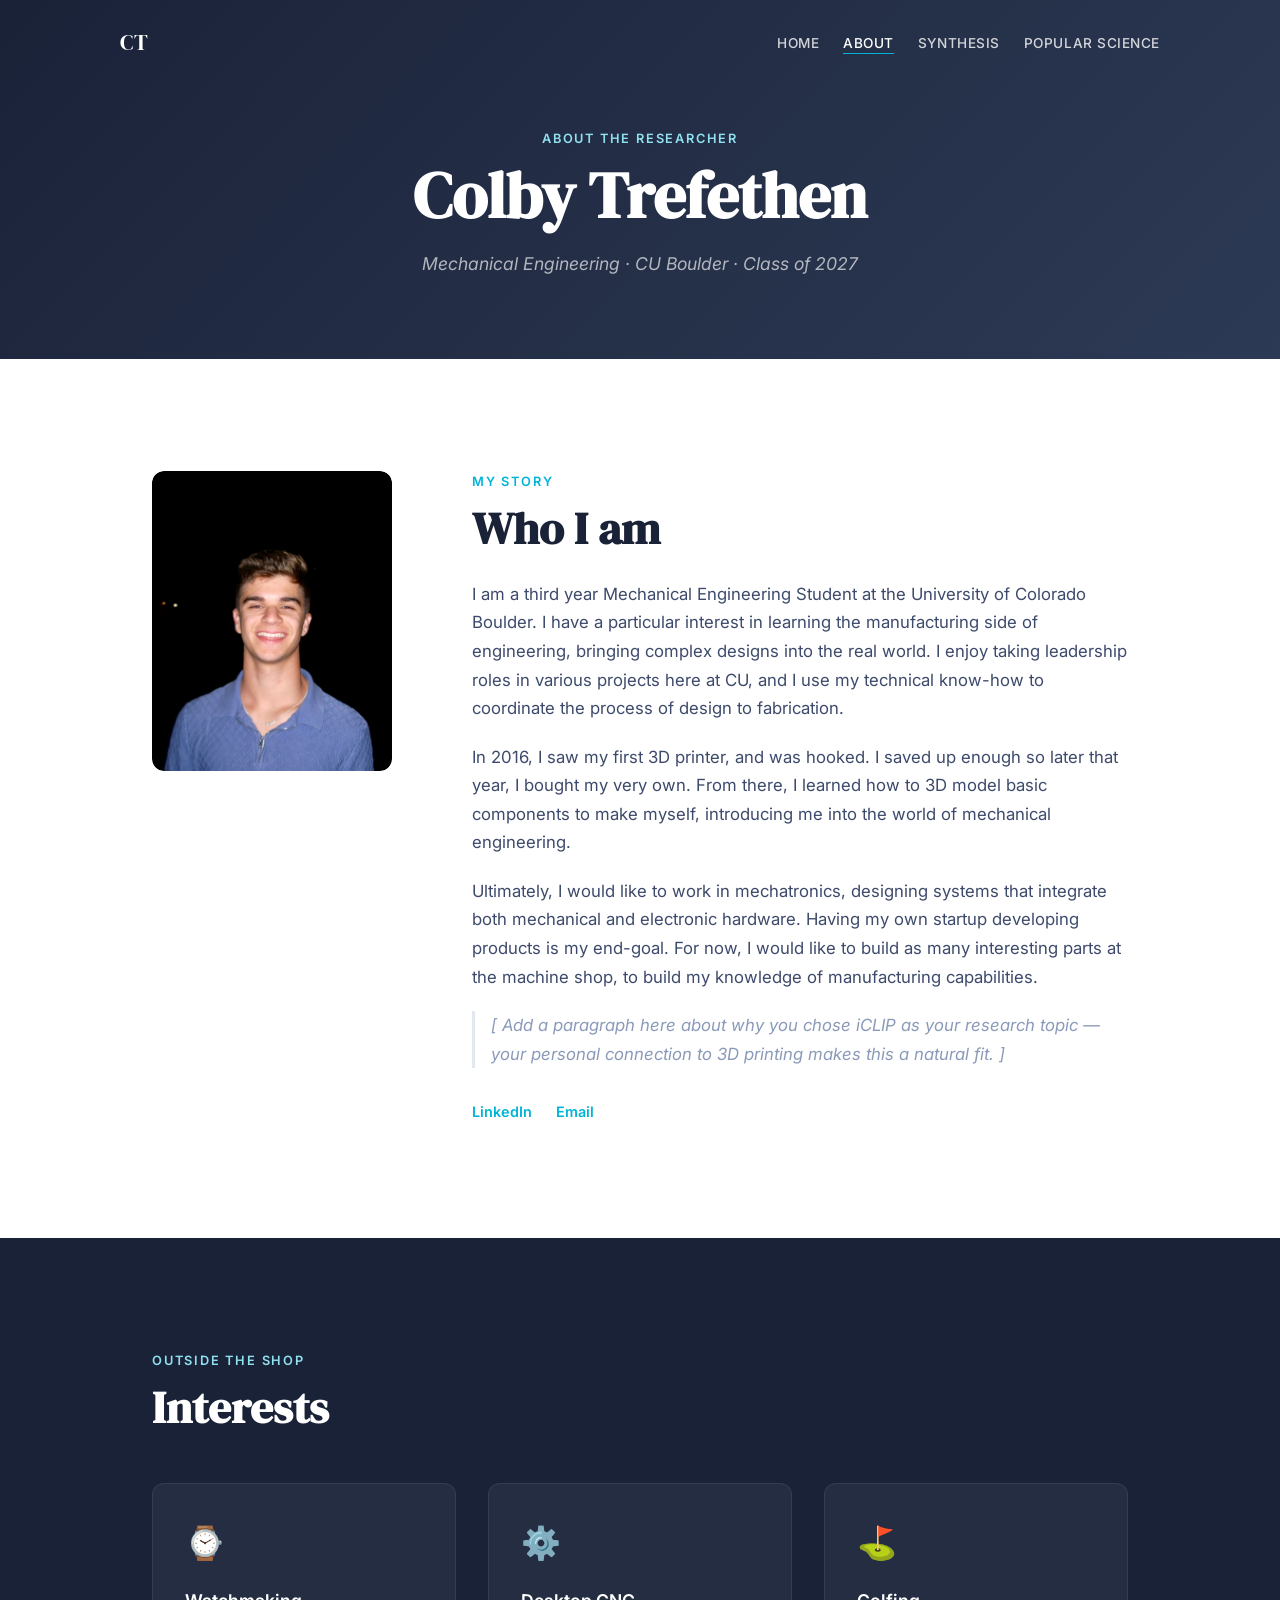
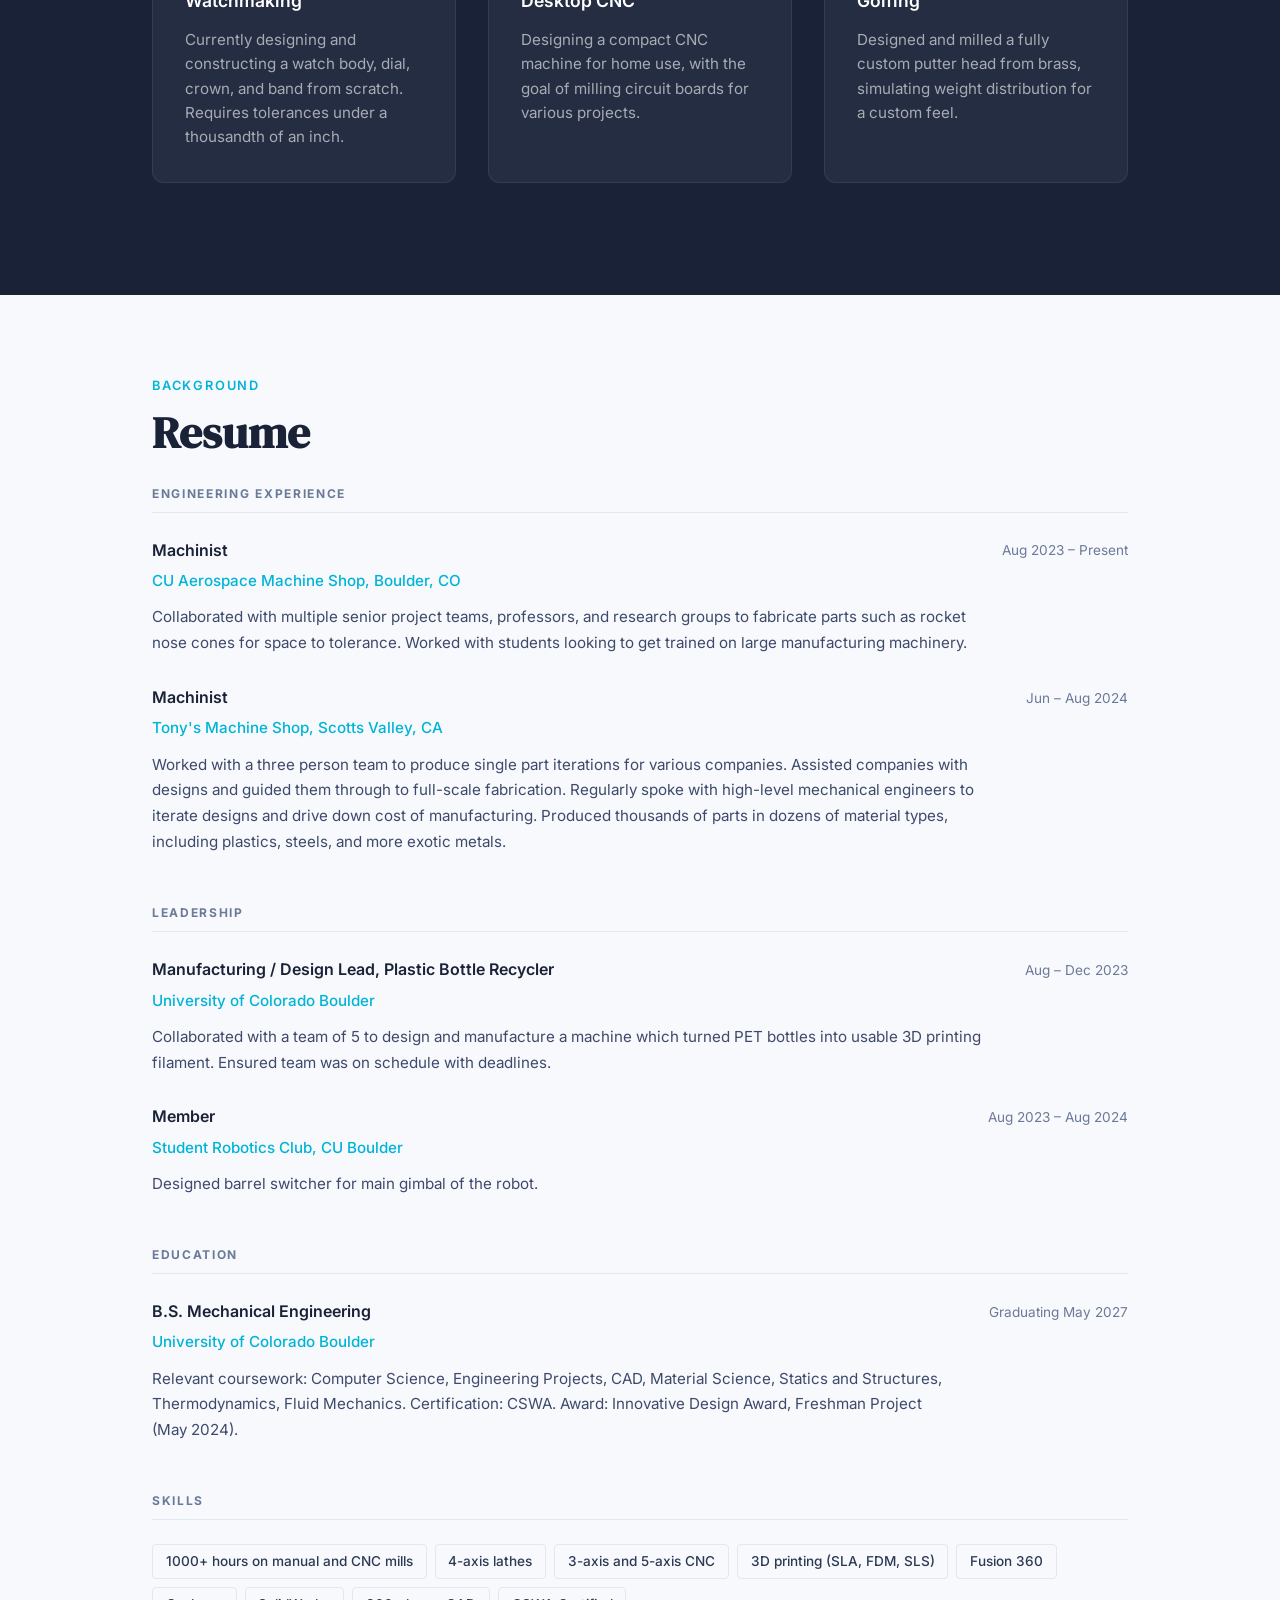
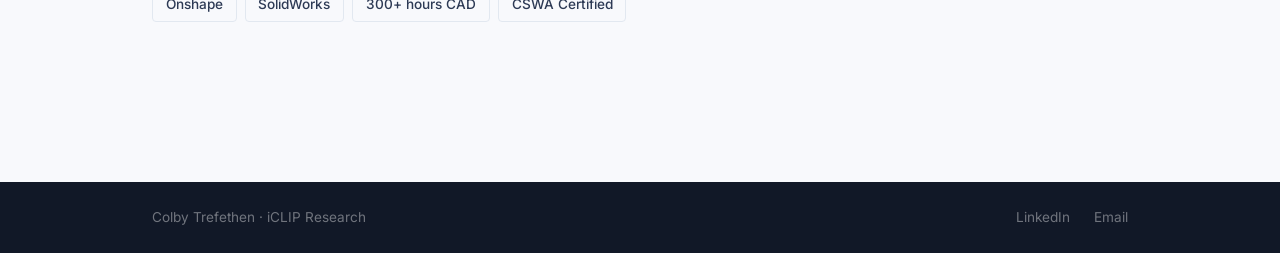
==== about.html @ f6436594 "Split into 4 pages: Home, About, Synthesis, Popular Science" ====
<!DOCTYPE html>
<html lang="en">
<head>
  <meta charset="UTF-8" />
  <meta name="viewport" content="width=device-width, initial-scale=1.0" />
  <title>About — Colby Trefethen</title>
  <link rel="preconnect" href="https://fonts.googleapis.com" />
  <link href="https://fonts.googleapis.com/css2?family=Inter:wght@300;400;500;600&family=DM+Serif+Display&display=swap" rel="stylesheet" />
  <link rel="stylesheet" href="style.css" />
</head>
<body>

  <nav id="nav" class="scrolled">
    <div class="nav-inner">
      <a class="nav-logo" href="index.html">CT</a>
      <ul class="nav-links">
        <li><a href="index.html">Home</a></li>
        <li><a href="about.html" class="active">About</a></li>
        <li><a href="synthesis.html">Synthesis</a></li>
        <li><a href="popular-science.html">Popular Science</a></li>
      </ul>
    </div>
  </nav>

  <div class="page-hero">
    <p class="section-label light">About the Researcher</p>
    <h1 class="page-hero-title">Colby Trefethen</h1>
    <p class="page-hero-sub">Mechanical Engineering · CU Boulder · Class of 2027</p>
  </div>

  <section id="about">
    <div class="container">
      <div class="about-grid">

        <div class="about-photo-col">
          <img src="images/colby.jpg" alt="Colby Trefethen" class="about-photo" />
        </div>

        <div class="about-text-col">
          <p class="section-label">My Story</p>
          <h2 class="section-heading">Who I am</h2>

          <p class="about-body">
            I am a third year Mechanical Engineering Student at the University of Colorado Boulder. I have a particular interest in learning the manufacturing side of engineering, bringing complex designs into the real world. I enjoy taking leadership roles in various projects here at CU, and I use my technical know-how to coordinate the process of design to fabrication.
          </p>

          <p class="about-body">
            In 2016, I saw my first 3D printer, and was hooked. I saved up enough so later that year, I bought my very own. From there, I learned how to 3D model basic components to make myself, introducing me into the world of mechanical engineering.
          </p>

          <p class="about-body">
            Ultimately, I would like to work in mechatronics, designing systems that integrate both mechanical and electronic hardware. Having my own startup developing products is my end-goal. For now, I would like to build as many interesting parts at the machine shop, to build my knowledge of manufacturing capabilities.
          </p>

          <p class="about-body about-placeholder">
            <em>[ Add a paragraph here about why you chose iCLIP as your research topic — your personal connection to 3D printing makes this a natural fit. ]</em>
          </p>

          <div class="about-links">
            <a href="https://www.linkedin.com/in/colbytrefethen/" class="text-link" target="_blank" rel="noopener">LinkedIn</a>
            <a href="mailto:colby@trefethen.us" class="text-link">Email</a>
          </div>
        </div>

      </div>
    </div>
  </section>

  <section id="interests">
    <div class="container">
      <p class="section-label">Outside the shop</p>
      <h2 class="section-heading">Interests</h2>
      <div class="interests-grid">
        <div class="interest-card">
          <div class="interest-icon">⌚</div>
          <h3 class="interest-title">Watchmaking</h3>
          <p class="interest-desc">Currently designing and constructing a watch body, dial, crown, and band from scratch. Requires tolerances under a thousandth of an inch.</p>
        </div>
        <div class="interest-card">
          <div class="interest-icon">⚙️</div>
          <h3 class="interest-title">Desktop CNC</h3>
          <p class="interest-desc">Designing a compact CNC machine for home use, with the goal of milling circuit boards for various projects.</p>
        </div>
        <div class="interest-card">
          <div class="interest-icon">⛳</div>
          <h3 class="interest-title">Golfing</h3>
          <p class="interest-desc">Designed and milled a fully custom putter head from brass, simulating weight distribution for a custom feel.</p>
        </div>
      </div>
    </div>
  </section>

  <section id="resume">
    <div class="container">
      <p class="section-label">Background</p>
      <h2 class="section-heading">Resume</h2>

      <div class="resume-section">
        <p class="resume-section-title">Engineering Experience</p>
        <div class="resume-item">
          <div class="resume-item-title">Machinist</div>
          <div class="resume-item-date">Aug 2023 – Present</div>
          <div class="resume-item-org">CU Aerospace Machine Shop, Boulder, CO</div>
          <div class="resume-item-desc">Collaborated with multiple senior project teams, professors, and research groups to fabricate parts such as rocket nose cones for space to tolerance. Worked with students looking to get trained on large manufacturing machinery.</div>
        </div>
        <div class="resume-item">
          <div class="resume-item-title">Machinist</div>
          <div class="resume-item-date">Jun – Aug 2024</div>
          <div class="resume-item-org">Tony's Machine Shop, Scotts Valley, CA</div>
          <div class="resume-item-desc">Worked with a three person team to produce single part iterations for various companies. Assisted companies with designs and guided them through to full-scale fabrication. Regularly spoke with high-level mechanical engineers to iterate designs and drive down cost of manufacturing. Produced thousands of parts in dozens of material types, including plastics, steels, and more exotic metals.</div>
        </div>
      </div>

      <div class="resume-section">
        <p class="resume-section-title">Leadership</p>
        <div class="resume-item">
          <div class="resume-item-title">Manufacturing / Design Lead, Plastic Bottle Recycler</div>
          <div class="resume-item-date">Aug – Dec 2023</div>
          <div class="resume-item-org">University of Colorado Boulder</div>
          <div class="resume-item-desc">Collaborated with a team of 5 to design and manufacture a machine which turned PET bottles into usable 3D printing filament. Ensured team was on schedule with deadlines.</div>
        </div>
        <div class="resume-item">
          <div class="resume-item-title">Member</div>
          <div class="resume-item-date">Aug 2023 – Aug 2024</div>
          <div class="resume-item-org">Student Robotics Club, CU Boulder</div>
          <div class="resume-item-desc">Designed barrel switcher for main gimbal of the robot.</div>
        </div>
      </div>

      <div class="resume-section">
        <p class="resume-section-title">Education</p>
        <div class="resume-item">
          <div class="resume-item-title">B.S. Mechanical Engineering</div>
          <div class="resume-item-date">Graduating May 2027</div>
          <div class="resume-item-org">University of Colorado Boulder</div>
          <div class="resume-item-desc">Relevant coursework: Computer Science, Engineering Projects, CAD, Material Science, Statics and Structures, Thermodynamics, Fluid Mechanics. Certification: CSWA. Award: Innovative Design Award, Freshman Project (May 2024).</div>
        </div>
      </div>

      <div class="resume-section">
        <p class="resume-section-title">Skills</p>
        <div class="skills-grid">
          <span class="skill-tag">1000+ hours on manual and CNC mills</span>
          <span class="skill-tag">4-axis lathes</span>
          <span class="skill-tag">3-axis and 5-axis CNC</span>
          <span class="skill-tag">3D printing (SLA, FDM, SLS)</span>
          <span class="skill-tag">Fusion 360</span>
          <span class="skill-tag">Onshape</span>
          <span class="skill-tag">SolidWorks</span>
          <span class="skill-tag">300+ hours CAD</span>
          <span class="skill-tag">CSWA Certified</span>
        </div>
      </div>
    </div>
  </section>

  <footer>
    <div class="container footer-inner">
      <span>Colby Trefethen · iCLIP Research</span>
      <div class="footer-links">
        <a href="https://www.linkedin.com/in/colbytrefethen/" target="_blank" rel="noopener">LinkedIn</a>
        <a href="mailto:colby@trefethen.us">Email</a>
      </div>
    </div>
  </footer>

  <script>
    const nav = document.getElementById('nav');
    window.addEventListener('scroll', () => {
      nav.classList.toggle('scrolled', window.scrollY > 60);
    });
  </script>
</body>
</html>
---- style.css ----
/* =============================================
   BASE
   ============================================= */
*, *::before, *::after { box-sizing: border-box; margin: 0; padding: 0; }

:root {
  --navy:   #1a2238;
  --slate:  #2d3a55;
  --teal:   #00b4d8;
  --teal-light: #90e0ef;
  --white:  #ffffff;
  --off-white: #f8f9fc;
  --text:   #1a2238;
  --muted:  #6b7a99;
  --border: #e2e8f0;
}

html { scroll-behavior: smooth; }

body {
  font-family: 'Inter', sans-serif;
  font-size: 16px;
  line-height: 1.7;
  color: var(--text);
  background: var(--white);
}

a { color: inherit; text-decoration: none; }
img { max-width: 100%; display: block; }

.container {
  max-width: 1040px;
  margin: 0 auto;
  padding: 0 2rem;
}

/* =============================================
   NAV
   ============================================= */
#nav {
  position: fixed;
  top: 0; left: 0; right: 0;
  z-index: 100;
  padding: 1.5rem 2rem;
  transition: background 0.3s, padding 0.3s, box-shadow 0.3s;
}

#nav.scrolled {
  background: var(--navy);
  padding: 1rem 2rem;
  box-shadow: 0 2px 20px rgba(0,0,0,0.2);
}

.nav-inner {
  max-width: 1040px;
  margin: 0 auto;
  display: flex;
  align-items: center;
  justify-content: space-between;
}

.nav-logo {
  font-family: 'DM Serif Display', serif;
  font-size: 1.4rem;
  color: var(--white);
  letter-spacing: 0.05em;
}

.nav-links {
  list-style: none;
  display: flex;
  gap: 1.5rem;
}

.nav-links a {
  color: rgba(255,255,255,0.8);
  font-size: 0.85rem;
  font-weight: 500;
  letter-spacing: 0.04em;
  text-transform: uppercase;
  transition: color 0.2s;
}

.nav-links a:hover { color: var(--white); }

/* =============================================
   HERO
   ============================================= */
#hero {
  min-height: 100vh;
  background-image: url('images/hero-bg.jpg');
  background-size: cover;
  background-position: center;
  background-color: var(--navy);
  display: flex;
  align-items: center;
  justify-content: center;
  text-align: center;
  padding: 6rem 2rem 4rem;
  position: relative;
}

.hero-overlay {
  position: absolute;
  inset: 0;
  background: rgba(20, 28, 48, 0.65);
}

.hero-content {
  position: relative;
  z-index: 1;
  display: flex;
  flex-direction: column;
  align-items: center;
  max-width: 700px;
}

.hero-eyebrow {
  font-size: 0.9rem;
  font-weight: 400;
  color: var(--teal-light);
  letter-spacing: 0.12em;
  text-transform: uppercase;
  margin-bottom: 0.75rem;
}

.hero-name {
  font-family: 'DM Serif Display', serif;
  font-size: clamp(3rem, 8vw, 5.5rem);
  color: var(--white);
  line-height: 1.1;
  margin-bottom: 1.25rem;
}

.hero-tagline {
  font-size: 1.1rem;
  color: rgba(255,255,255,0.75);
  margin-bottom: 0.75rem;
}

.hero-research-tag {
  font-size: 0.9rem;
  color: var(--teal-light);
  letter-spacing: 0.06em;
  margin-bottom: 2rem;
  opacity: 0.85;
}

.hero-cta {
  display: flex;
  gap: 1rem;
  flex-wrap: wrap;
  justify-content: center;
}

.hero-scroll-hint {
  position: absolute;
  bottom: 2rem;
  color: rgba(255,255,255,0.35);
  font-size: 1.5rem;
  z-index: 1;
  animation: bounce 2s infinite;
}

@keyframes bounce {
  0%, 100% { transform: translateY(0); }
  50% { transform: translateY(6px); }
}

/* =============================================
   BUTTONS
   ============================================= */
.btn {
  display: inline-block;
  padding: 0.75rem 2rem;
  border-radius: 6px;
  font-size: 0.9rem;
  font-weight: 600;
  letter-spacing: 0.03em;
  transition: transform 0.15s, box-shadow 0.15s, opacity 0.15s;
  cursor: pointer;
}

.btn:hover { transform: translateY(-2px); box-shadow: 0 6px 20px rgba(0,0,0,0.2); }

.btn-primary { background: var(--teal); color: var(--navy); }
.btn-ghost { border: 1.5px solid rgba(255,255,255,0.4); color: var(--white); }
.btn-ghost:hover { border-color: var(--white); }
.btn-white { background: var(--white); color: var(--navy); font-weight: 600; }
.btn-outline { border: 1.5px solid var(--teal); color: var(--teal); background: transparent; }

/* =============================================
   SECTION LABELS & HEADINGS
   ============================================= */
.section-label {
  font-size: 0.8rem;
  font-weight: 600;
  letter-spacing: 0.14em;
  text-transform: uppercase;
  color: var(--teal);
  margin-bottom: 0.6rem;
}

.section-label.light { color: var(--teal-light); }

.section-heading {
  font-family: 'DM Serif Display', serif;
  font-size: clamp(2rem, 4vw, 2.8rem);
  line-height: 1.2;
  color: var(--navy);
  margin-bottom: 1.5rem;
}

.section-heading.light { color: var(--white); }

/* =============================================
   RESEARCH SECTION
   ============================================= */
#research {
  padding: 7rem 0;
  background: var(--off-white);
}

.research-intro {
  color: #3d4a6b;
  font-size: 1.05rem;
  line-height: 1.8;
  max-width: 780px;
  margin-bottom: 1.5rem;
}

.research-cards {
  display: grid;
  grid-template-columns: repeat(3, 1fr);
  gap: 2rem;
  margin-top: 3.5rem;
}

.research-card {
  background: var(--white);
  border: 1px solid var(--border);
  border-top: 3px solid var(--teal);
  border-radius: 8px;
  padding: 2rem;
}

.research-card-num {
  font-size: 0.75rem;
  font-weight: 700;
  letter-spacing: 0.14em;
  color: var(--teal);
  margin-bottom: 0.75rem;
}

.research-card h3 {
  font-size: 1.05rem;
  font-weight: 600;
  color: var(--navy);
  margin-bottom: 0.75rem;
}

.research-card p {
  font-size: 0.95rem;
  color: var(--muted);
  line-height: 1.6;
}

/* =============================================
   ABOUT
   ============================================= */
#about {
  padding: 7rem 0;
  background: var(--white);
}

.about-grid {
  display: grid;
  grid-template-columns: 240px 1fr;
  gap: 5rem;
  align-items: start;
}

.about-photo-col {
  width: 240px;
  max-width: 240px;
  flex-shrink: 0;
  overflow: hidden;
  border-radius: 12px;
}

.about-photo {
  width: 100%;
  height: 300px;
  object-fit: cover;
  border-radius: 12px;
}

.about-body {
  color: #3d4a6b;
  margin-bottom: 1.25rem;
  font-size: 1.05rem;
}

.about-placeholder {
  color: #8a9ab8 !important;
  border-left: 3px solid var(--border);
  padding-left: 1rem;
  font-style: italic;
}

.about-links {
  display: flex;
  gap: 1.5rem;
  margin-top: 2rem;
}

.text-link {
  font-size: 0.9rem;
  font-weight: 600;
  color: var(--teal);
  border-bottom: 1.5px solid transparent;
  transition: border-color 0.2s;
}

.text-link:hover { border-color: var(--teal); }

/* =============================================
   INTERESTS
   ============================================= */
#interests {
  padding: 7rem 0;
  background: var(--navy);
}

#interests .section-label { color: var(--teal-light); }
#interests .section-heading { color: var(--white); margin-bottom: 3rem; }

.interests-grid {
  display: grid;
  grid-template-columns: repeat(3, 1fr);
  gap: 2rem;
}

.interest-card {
  background: rgba(255,255,255,0.05);
  border: 1px solid rgba(255,255,255,0.08);
  border-radius: 12px;
  padding: 2rem;
}

.interest-icon { font-size: 2rem; margin-bottom: 1rem; }

.interest-title {
  font-size: 1.1rem;
  font-weight: 600;
  color: var(--white);
  margin-bottom: 0.75rem;
}

.interest-desc {
  font-size: 0.95rem;
  color: rgba(255,255,255,0.6);
  line-height: 1.6;
}

/* =============================================
   SYNTHESIS & POPULAR SCIENCE
   ============================================= */
#synthesis {
  padding: 7rem 0;
  background: var(--off-white);
}

#popular-science {
  padding: 7rem 0;
  background: var(--white);
}

.writing-subtitle {
  font-family: 'DM Serif Display', serif;
  font-size: 1.4rem;
  color: var(--slate);
  margin-top: -0.75rem;
  margin-bottom: 3rem;
  font-style: italic;
}

.writing-placeholder {
  border: 2px dashed var(--border);
  border-radius: 10px;
  padding: 4rem 3rem;
  text-align: center;
  background: var(--white);
}

#synthesis .writing-placeholder {
  background: var(--off-white);
}

.writing-placeholder-icon {
  font-size: 2.5rem;
  margin-bottom: 1rem;
  opacity: 0.5;
}

.writing-placeholder-title {
  font-size: 1.1rem;
  font-weight: 600;
  color: var(--slate);
  margin-bottom: 0.75rem;
}

.writing-placeholder-body {
  font-size: 0.95rem;
  color: var(--muted);
  max-width: 520px;
  margin: 0 auto;
  line-height: 1.7;
}

/* =============================================
   RESUME
   ============================================= */
#resume {
  padding: 7rem 0;
  background: var(--white);
}

.resume-header {
  display: flex;
  align-items: flex-end;
  justify-content: space-between;
  margin-bottom: 3.5rem;
  flex-wrap: wrap;
  gap: 1rem;
}

.resume-section { margin-bottom: 3rem; }

.resume-section-title {
  font-size: 0.75rem;
  font-weight: 700;
  letter-spacing: 0.14em;
  text-transform: uppercase;
  color: var(--muted);
  border-bottom: 1px solid var(--border);
  padding-bottom: 0.5rem;
  margin-bottom: 1.5rem;
}

.resume-item {
  display: grid;
  grid-template-columns: 1fr auto;
  gap: 0.25rem 2rem;
  margin-bottom: 1.75rem;
}

.resume-item-title { font-size: 1rem; font-weight: 600; color: var(--navy); }
.resume-item-org { font-size: 0.95rem; color: var(--teal); font-weight: 500; }

.resume-item-date {
  font-size: 0.85rem;
  color: var(--muted);
  text-align: right;
  grid-row: 1 / 3;
  grid-column: 2;
  padding-top: 0.15rem;
  white-space: nowrap;
}

.resume-item-desc {
  font-size: 0.95rem;
  color: #3d4a6b;
  margin-top: 0.4rem;
  grid-column: 1;
}

.skills-grid { display: flex; flex-wrap: wrap; gap: 0.5rem; }

.skill-tag {
  background: var(--off-white);
  border: 1px solid var(--border);
  border-radius: 4px;
  padding: 0.3rem 0.8rem;
  font-size: 0.85rem;
  color: var(--slate);
  font-weight: 500;
}

/* =============================================
   CONTACT
   ============================================= */
#contact {
  padding: 7rem 2rem;
  background: linear-gradient(135deg, var(--navy) 0%, var(--slate) 100%);
  text-align: center;
}

.contact-body {
  color: rgba(255,255,255,0.7);
  max-width: 480px;
  margin: 0 auto 2.5rem;
  font-size: 1.05rem;
}

/* =============================================
   FOOTER
   ============================================= */
footer {
  background: #111827;
  padding: 1.5rem 2rem;
}

.footer-inner {
  display: flex;
  align-items: center;
  justify-content: space-between;
  color: rgba(255,255,255,0.4);
  font-size: 0.85rem;
}

.footer-links { display: flex; gap: 1.5rem; }

.footer-links a {
  color: rgba(255,255,255,0.4);
  transition: color 0.2s;
}

.footer-links a:hover { color: rgba(255,255,255,0.8); }

/* =============================================
   RESPONSIVE
   ============================================= */
@media (max-width: 700px) {
  .about-grid { grid-template-columns: 1fr; gap: 2rem; }
  .about-photo-col { width: 100%; }
  .about-photo { width: 100%; height: 260px; }
  .interests-grid { grid-template-columns: 1fr; }
  .research-cards { grid-template-columns: 1fr; }
  .resume-item { grid-template-columns: 1fr; }
  .resume-item-date { grid-row: auto; grid-column: 1; text-align: left; }
  .resume-header { flex-direction: column; align-items: flex-start; }
  .writing-placeholder { padding: 2.5rem 1.5rem; }
}

/* =============================================
   MULTI-PAGE: PAGE HERO HEADERS
   ============================================= */
.page-hero {
  background: linear-gradient(135deg, var(--navy) 0%, var(--slate) 100%);
  padding: 8rem 2rem 5rem;
  text-align: center;
}

.page-hero-title {
  font-family: 'DM Serif Display', serif;
  font-size: clamp(2.5rem, 5vw, 4rem);
  color: var(--white);
  line-height: 1.15;
  margin: 0.5rem 0 1rem;
}

.page-hero-sub {
  font-size: 1.1rem;
  color: rgba(255,255,255,0.65);
  font-style: italic;
  max-width: 600px;
  margin: 0 auto;
}

/* =============================================
   MULTI-PAGE: WRITING CONTAINER
   ============================================= */
.writing-container {
  max-width: 760px;
  padding-top: 5rem;
  padding-bottom: 5rem;
}

/* =============================================
   MULTI-PAGE: PAGE NAV LINKS
   ============================================= */
.page-nav-links {
  display: flex;
  gap: 1rem;
  flex-wrap: wrap;
  margin-top: 4rem;
}

.page-footer-nav {
  display: flex;
  justify-content: space-between;
  max-width: 760px;
  margin: 0 auto;
  padding: 2rem 2rem 4rem;
  flex-wrap: wrap;
  gap: 1rem;
}

.page-nav-btn {
  display: inline-block;
  border: 1.5px solid var(--teal);
  color: var(--teal);
  padding: 0.6rem 1.4rem;
  border-radius: 6px;
  font-size: 0.9rem;
  font-weight: 600;
  transition: background 0.2s, color 0.2s;
}

.page-nav-btn:hover {
  background: var(--teal);
  color: var(--navy);
}

/* =============================================
   NAV: ACTIVE STATE
   ============================================= */
.nav-links a.active {
  color: var(--white);
  border-bottom: 1.5px solid var(--teal);
  padding-bottom: 2px;
}

/* =============================================
   ABOUT PAGE: RESUME SECTION SPACING
   ============================================= */
#resume {
  padding: 5rem 0 7rem;
  background: var(--off-white);
}
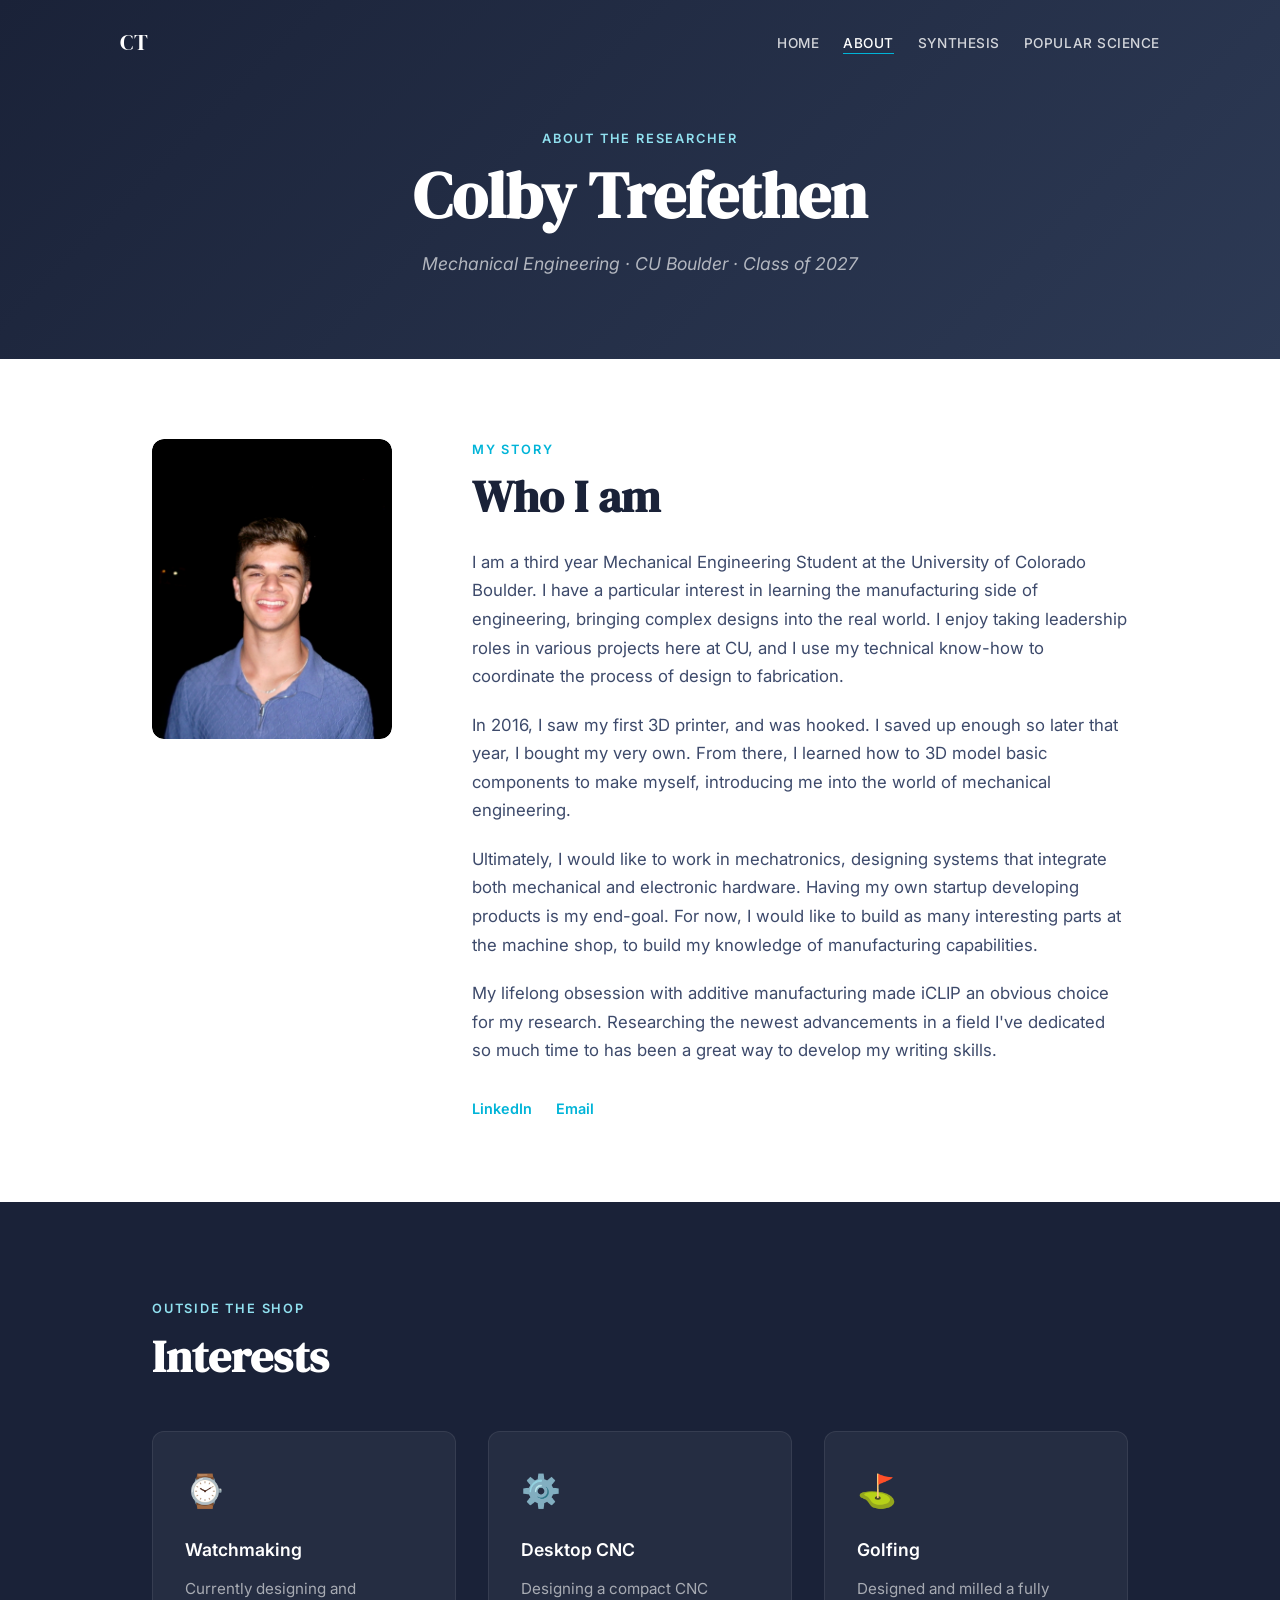
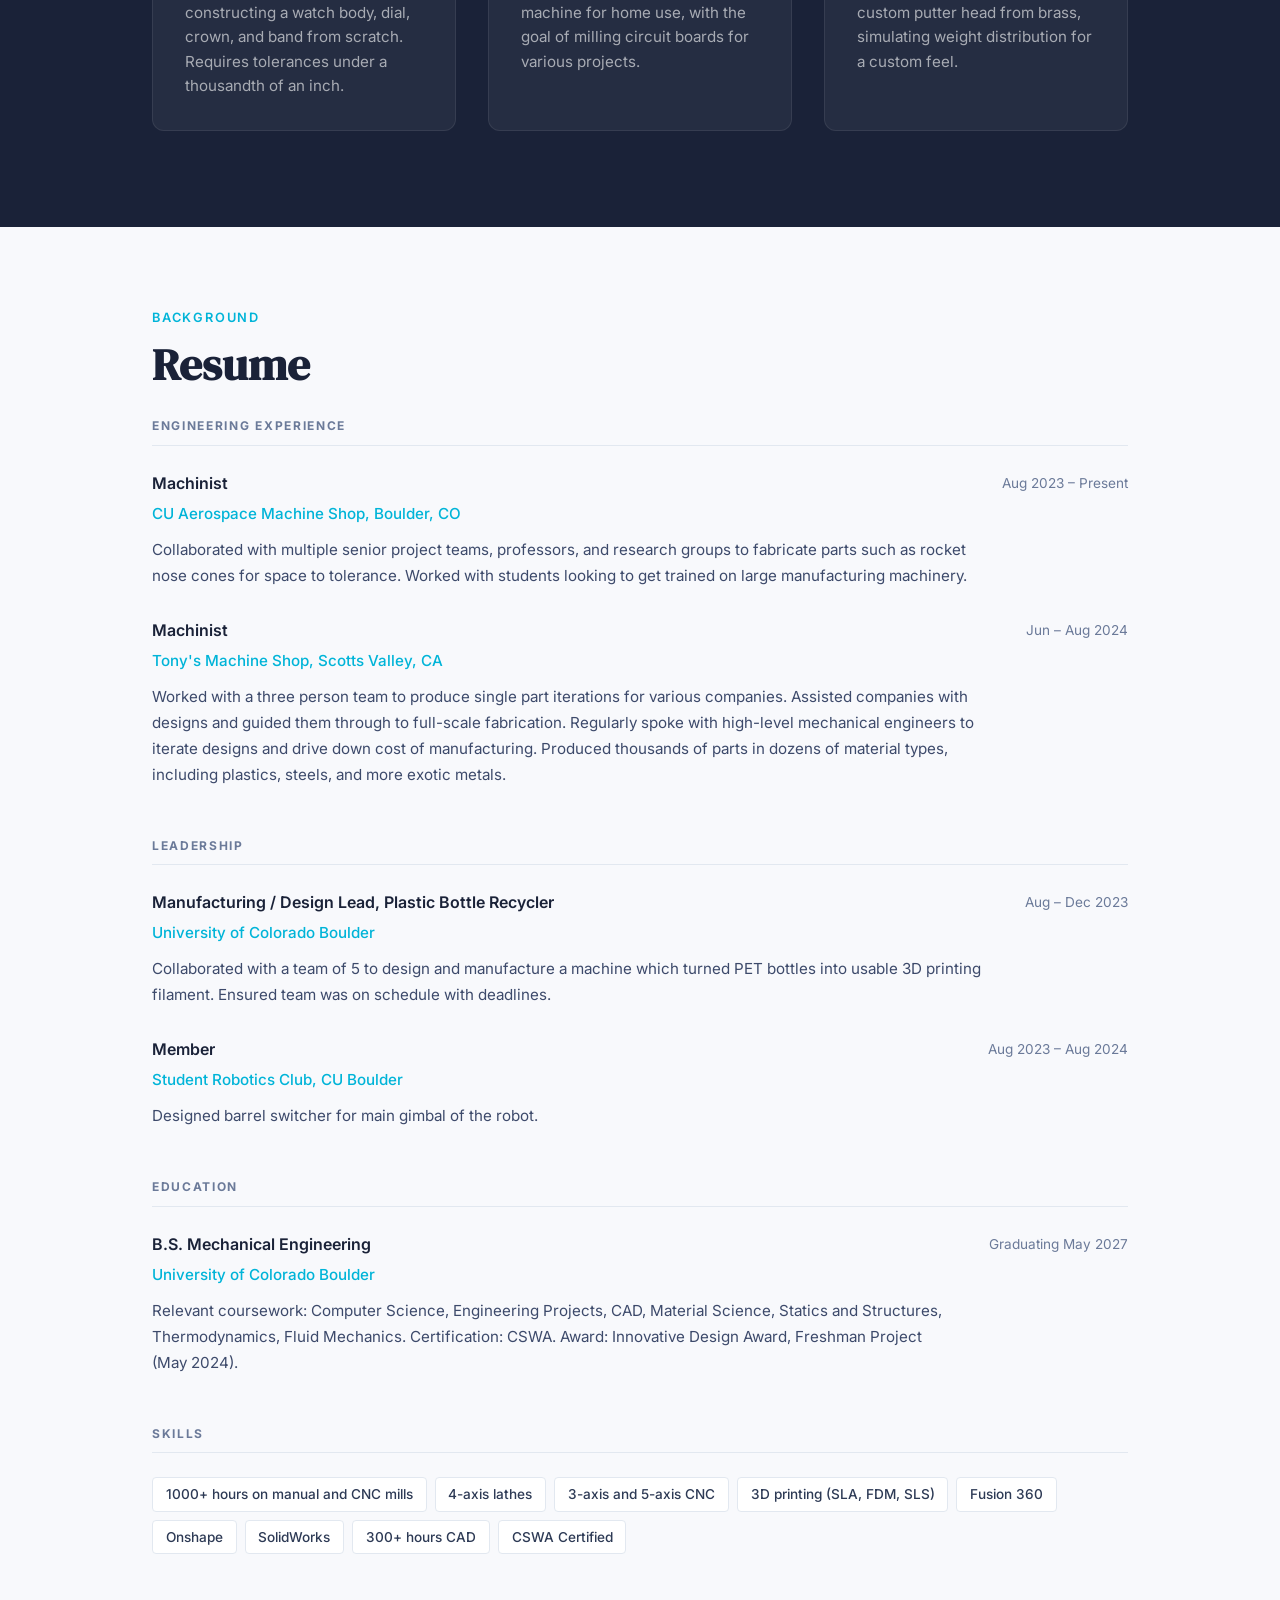
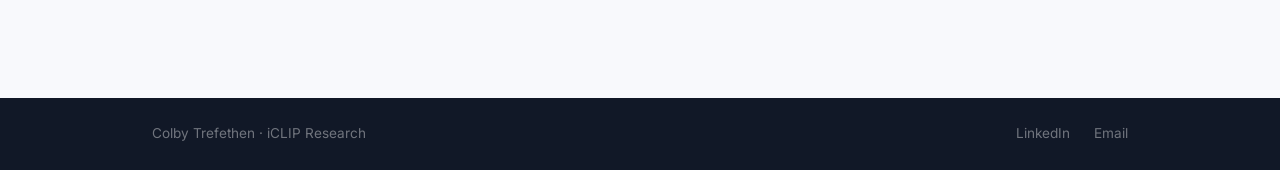
==== commit 39f98ba0: "Update homepage layout and complete about page" ====
--- a/about.html
+++ b/about.html
@@ -52,8 +52,8 @@
             Ultimately, I would like to work in mechatronics, designing systems that integrate both mechanical and electronic hardware. Having my own startup developing products is my end-goal. For now, I would like to build as many interesting parts at the machine shop, to build my knowledge of manufacturing capabilities.
           </p>
 
-          <p class="about-body about-placeholder">
-            <em>[ Add a paragraph here about why you chose iCLIP as your research topic — your personal connection to 3D printing makes this a natural fit. ]</em>
+          <p class="about-body">
+            My lifelong obsession with additive manufacturing made iCLIP an obvious choice for my research. Researching the newest advancements in a field I've dedicated so much time to has been a great way to develop my writing skills.
           </p>
 
           <div class="about-links">
--- a/style.css
+++ b/style.css
@@ -4,15 +4,15 @@
 *, *::before, *::after { box-sizing: border-box; margin: 0; padding: 0; }
 
 :root {
-  --navy:   #1a2238;
-  --slate:  #2d3a55;
-  --teal:   #00b4d8;
-  --teal-light: #90e0ef;
-  --white:  #ffffff;
+  --navy:      #1a2238;
+  --slate:     #2d3a55;
+  --teal:      #00b4d8;
+  --teal-light:#90e0ef;
+  --white:     #ffffff;
   --off-white: #f8f9fc;
-  --text:   #1a2238;
-  --muted:  #6b7a99;
-  --border: #e2e8f0;
+  --text:      #1a2238;
+  --muted:     #6b7a99;
+  --border:    #e2e8f0;
 }
 
 html { scroll-behavior: smooth; }
@@ -81,90 +81,11 @@
   transition: color 0.2s;
 }
 
-.nav-links a:hover { color: var(--white); }
-
-/* =============================================
-   HERO
-   ============================================= */
-#hero {
-  min-height: 100vh;
-  background-image: url('images/hero-bg.jpg');
-  background-size: cover;
-  background-position: center;
-  background-color: var(--navy);
-  display: flex;
-  align-items: center;
-  justify-content: center;
-  text-align: center;
-  padding: 6rem 2rem 4rem;
-  position: relative;
-}
-
-.hero-overlay {
-  position: absolute;
-  inset: 0;
-  background: rgba(20, 28, 48, 0.65);
-}
-
-.hero-content {
-  position: relative;
-  z-index: 1;
-  display: flex;
-  flex-direction: column;
-  align-items: center;
-  max-width: 700px;
-}
-
-.hero-eyebrow {
-  font-size: 0.9rem;
-  font-weight: 400;
-  color: var(--teal-light);
-  letter-spacing: 0.12em;
-  text-transform: uppercase;
-  margin-bottom: 0.75rem;
-}
-
-.hero-name {
-  font-family: 'DM Serif Display', serif;
-  font-size: clamp(3rem, 8vw, 5.5rem);
+.nav-links a:hover,
+.nav-links a.active {
   color: var(--white);
-  line-height: 1.1;
-  margin-bottom: 1.25rem;
-}
-
-.hero-tagline {
-  font-size: 1.1rem;
-  color: rgba(255,255,255,0.75);
-  margin-bottom: 0.75rem;
-}
-
-.hero-research-tag {
-  font-size: 0.9rem;
-  color: var(--teal-light);
-  letter-spacing: 0.06em;
-  margin-bottom: 2rem;
-  opacity: 0.85;
-}
-
-.hero-cta {
-  display: flex;
-  gap: 1rem;
-  flex-wrap: wrap;
-  justify-content: center;
-}
-
-.hero-scroll-hint {
-  position: absolute;
-  bottom: 2rem;
-  color: rgba(255,255,255,0.35);
-  font-size: 1.5rem;
-  z-index: 1;
-  animation: bounce 2s infinite;
-}
-
-@keyframes bounce {
-  0%, 100% { transform: translateY(0); }
-  50% { transform: translateY(6px); }
+  border-bottom: 1.5px solid var(--teal);
+  padding-bottom: 2px;
 }
 
 /* =============================================
@@ -177,17 +98,18 @@
   font-size: 0.9rem;
   font-weight: 600;
   letter-spacing: 0.03em;
-  transition: transform 0.15s, box-shadow 0.15s, opacity 0.15s;
+  transition: transform 0.15s, box-shadow 0.15s;
   cursor: pointer;
 }
 
 .btn:hover { transform: translateY(-2px); box-shadow: 0 6px 20px rgba(0,0,0,0.2); }
 
-.btn-primary { background: var(--teal); color: var(--navy); }
-.btn-ghost { border: 1.5px solid rgba(255,255,255,0.4); color: var(--white); }
-.btn-ghost:hover { border-color: var(--white); }
-.btn-white { background: var(--white); color: var(--navy); font-weight: 600; }
-.btn-outline { border: 1.5px solid var(--teal); color: var(--teal); background: transparent; }
+.btn-primary       { background: var(--teal); color: var(--navy); }
+.btn-ghost         { border: 1.5px solid rgba(255,255,255,0.4); color: var(--white); }
+.btn-ghost:hover   { border-color: var(--white); }
+.btn-ghost-dark    { display: inline-block; padding: 0.75rem 2rem; border-radius: 6px; font-size: 0.9rem; font-weight: 600; border: 1.5px solid rgba(255,255,255,0.4); color: var(--white); transition: border-color 0.2s, transform 0.15s; }
+.btn-ghost-dark:hover { border-color: var(--white); transform: translateY(-2px); }
+.btn-white         { background: var(--white); color: var(--navy); font-weight: 600; }
 
 /* =============================================
    SECTION LABELS & HEADINGS
@@ -214,26 +136,142 @@
 .section-heading.light { color: var(--white); }
 
 /* =============================================
-   RESEARCH SECTION
-   ============================================= */
-#research {
-  padding: 7rem 0;
-  background: var(--off-white);
+   HOMEPAGE: BANNER
+   ============================================= */
+#banner {
+  background: var(--navy);
+  padding: 8rem 2rem 5rem;
+  text-align: center;
+}
+
+#banner .section-label { color: var(--teal-light); }
+
+.banner-title {
+  font-family: 'DM Serif Display', serif;
+  font-size: clamp(2.8rem, 6vw, 4.5rem);
+  color: var(--white);
+  line-height: 1.15;
+  margin: 0.5rem 0 1.25rem;
+}
+
+.banner-sub {
+  font-size: 1.15rem;
+  color: rgba(255,255,255,0.7);
+  max-width: 560px;
+  margin: 0 auto 2.5rem;
+  font-style: italic;
+}
+
+.hero-cta { display: flex; gap: 1rem; justify-content: center; flex-wrap: wrap; }
+
+/* =============================================
+   HOMEPAGE: INTRO (text + image)
+   ============================================= */
+#about-site {
+  padding: 6rem 0;
+  background: var(--white);
+}
+
+.intro-grid {
+  display: grid;
+  grid-template-columns: 1fr 400px;
+  gap: 5rem;
+  align-items: center;
 }
 
 .research-intro {
   color: #3d4a6b;
   font-size: 1.05rem;
   line-height: 1.8;
-  max-width: 780px;
-  margin-bottom: 1.5rem;
+  margin-bottom: 1.25rem;
+}
+
+.intro-img {
+  width: 100%;
+  border-radius: 8px;
+  box-shadow: 0 8px 32px rgba(0,0,0,0.12);
+  display: block;
+}
+
+.intro-image { position: relative; }
+
+.intro-image.img-fallback {
+  background: var(--off-white);
+  border: 2px dashed var(--border);
+  border-radius: 8px;
+  min-height: 280px;
+  display: flex;
+  align-items: center;
+  justify-content: center;
+  flex-direction: column;
+  color: var(--muted);
+  font-size: 0.85rem;
+  gap: 0.5rem;
+}
+
+.intro-image.img-fallback::before { content: '📷'; font-size: 2rem; opacity: 0.4; }
+.intro-image.img-fallback::after  { content: 'Add an iCLIP image here'; }
+.intro-image.img-fallback .intro-img { display: none; }
+.intro-image.img-fallback .intro-img-caption { display: none; }
+
+.intro-img-caption {
+  font-size: 0.78rem;
+  color: var(--muted);
+  margin-top: 0.6rem;
+  font-style: italic;
+  text-align: center;
+}
+
+/* =============================================
+   HOMEPAGE: STATS BAR
+   ============================================= */
+#results {
+  padding: 5rem 0;
+  background: var(--navy);
+}
+
+.results-grid {
+  display: grid;
+  grid-template-columns: repeat(4, 1fr);
+  gap: 1.5rem;
+}
+
+.result-item {
+  background: rgba(255,255,255,0.05);
+  border: 1px solid rgba(255,255,255,0.08);
+  border-top: 3px solid var(--teal);
+  border-radius: 8px;
+  padding: 2rem 1.5rem;
+  text-align: center;
+}
+
+.result-num {
+  font-family: 'DM Serif Display', serif;
+  font-size: 2.2rem;
+  color: var(--teal-light);
+  margin-bottom: 0.5rem;
+  line-height: 1;
+}
+
+.result-label {
+  font-size: 0.85rem;
+  color: rgba(255,255,255,0.6);
+  line-height: 1.5;
+}
+
+/* =============================================
+   HOMEPAGE: RESEARCH CARDS
+   ============================================= */
+#background {
+  padding: 6rem 0;
+  background: var(--off-white);
 }
 
 .research-cards {
   display: grid;
   grid-template-columns: repeat(3, 1fr);
   gap: 2rem;
-  margin-top: 3.5rem;
+  margin-top: 2rem;
 }
 
 .research-card {
@@ -247,29 +285,38 @@
 .research-card-num {
   font-size: 0.75rem;
   font-weight: 700;
-  letter-spacing: 0.14em;
+  letter-spacing: 0.12em;
   color: var(--teal);
   margin-bottom: 0.75rem;
-}
-
-.research-card h3 {
-  font-size: 1.05rem;
-  font-weight: 600;
-  color: var(--navy);
-  margin-bottom: 0.75rem;
+  text-transform: uppercase;
 }
 
 .research-card p {
   font-size: 0.95rem;
   color: var(--muted);
-  line-height: 1.6;
-}
-
-/* =============================================
-   ABOUT
+  line-height: 1.7;
+}
+
+.page-nav-links { display: flex; gap: 1rem; flex-wrap: wrap; }
+
+.page-nav-btn {
+  display: inline-block;
+  border: 1.5px solid var(--teal);
+  color: var(--teal);
+  padding: 0.6rem 1.4rem;
+  border-radius: 6px;
+  font-size: 0.9rem;
+  font-weight: 600;
+  transition: background 0.2s, color 0.2s;
+}
+
+.page-nav-btn:hover { background: var(--teal); color: var(--navy); }
+
+/* =============================================
+   ABOUT PAGE
    ============================================= */
 #about {
-  padding: 7rem 0;
+  padding: 5rem 0;
   background: var(--white);
 }
 
@@ -280,13 +327,7 @@
   align-items: start;
 }
 
-.about-photo-col {
-  width: 240px;
-  max-width: 240px;
-  flex-shrink: 0;
-  overflow: hidden;
-  border-radius: 12px;
-}
+.about-photo-col { width: 240px; border-radius: 12px; overflow: hidden; }
 
 .about-photo {
   width: 100%;
@@ -295,11 +336,7 @@
   border-radius: 12px;
 }
 
-.about-body {
-  color: #3d4a6b;
-  margin-bottom: 1.25rem;
-  font-size: 1.05rem;
-}
+.about-body { color: #3d4a6b; margin-bottom: 1.25rem; font-size: 1.05rem; }
 
 .about-placeholder {
   color: #8a9ab8 !important;
@@ -308,11 +345,7 @@
   font-style: italic;
 }
 
-.about-links {
-  display: flex;
-  gap: 1.5rem;
-  margin-top: 2rem;
-}
+.about-links { display: flex; gap: 1.5rem; margin-top: 2rem; }
 
 .text-link {
   font-size: 0.9rem;
@@ -328,18 +361,14 @@
    INTERESTS
    ============================================= */
 #interests {
-  padding: 7rem 0;
+  padding: 6rem 0;
   background: var(--navy);
 }
 
 #interests .section-label { color: var(--teal-light); }
 #interests .section-heading { color: var(--white); margin-bottom: 3rem; }
 
-.interests-grid {
-  display: grid;
-  grid-template-columns: repeat(3, 1fr);
-  gap: 2rem;
-}
+.interests-grid { display: grid; grid-template-columns: repeat(3, 1fr); gap: 2rem; }
 
 .interest-card {
   background: rgba(255,255,255,0.05);
@@ -349,90 +378,15 @@
 }
 
 .interest-icon { font-size: 2rem; margin-bottom: 1rem; }
-
-.interest-title {
-  font-size: 1.1rem;
-  font-weight: 600;
-  color: var(--white);
-  margin-bottom: 0.75rem;
-}
-
-.interest-desc {
-  font-size: 0.95rem;
-  color: rgba(255,255,255,0.6);
-  line-height: 1.6;
-}
-
-/* =============================================
-   SYNTHESIS & POPULAR SCIENCE
-   ============================================= */
-#synthesis {
-  padding: 7rem 0;
+.interest-title { font-size: 1.1rem; font-weight: 600; color: var(--white); margin-bottom: 0.75rem; }
+.interest-desc { font-size: 0.95rem; color: rgba(255,255,255,0.6); line-height: 1.6; }
+
+/* =============================================
+   RESUME
+   ============================================= */
+#resume {
+  padding: 5rem 0 6rem;
   background: var(--off-white);
-}
-
-#popular-science {
-  padding: 7rem 0;
-  background: var(--white);
-}
-
-.writing-subtitle {
-  font-family: 'DM Serif Display', serif;
-  font-size: 1.4rem;
-  color: var(--slate);
-  margin-top: -0.75rem;
-  margin-bottom: 3rem;
-  font-style: italic;
-}
-
-.writing-placeholder {
-  border: 2px dashed var(--border);
-  border-radius: 10px;
-  padding: 4rem 3rem;
-  text-align: center;
-  background: var(--white);
-}
-
-#synthesis .writing-placeholder {
-  background: var(--off-white);
-}
-
-.writing-placeholder-icon {
-  font-size: 2.5rem;
-  margin-bottom: 1rem;
-  opacity: 0.5;
-}
-
-.writing-placeholder-title {
-  font-size: 1.1rem;
-  font-weight: 600;
-  color: var(--slate);
-  margin-bottom: 0.75rem;
-}
-
-.writing-placeholder-body {
-  font-size: 0.95rem;
-  color: var(--muted);
-  max-width: 520px;
-  margin: 0 auto;
-  line-height: 1.7;
-}
-
-/* =============================================
-   RESUME
-   ============================================= */
-#resume {
-  padding: 7rem 0;
-  background: var(--white);
-}
-
-.resume-header {
-  display: flex;
-  align-items: flex-end;
-  justify-content: space-between;
-  margin-bottom: 3.5rem;
-  flex-wrap: wrap;
-  gap: 1rem;
 }
 
 .resume-section { margin-bottom: 3rem; }
@@ -456,7 +410,7 @@
 }
 
 .resume-item-title { font-size: 1rem; font-weight: 600; color: var(--navy); }
-.resume-item-org { font-size: 0.95rem; color: var(--teal); font-weight: 500; }
+.resume-item-org   { font-size: 0.95rem; color: var(--teal); font-weight: 500; }
 
 .resume-item-date {
   font-size: 0.85rem;
@@ -468,17 +422,12 @@
   white-space: nowrap;
 }
 
-.resume-item-desc {
-  font-size: 0.95rem;
-  color: #3d4a6b;
-  margin-top: 0.4rem;
-  grid-column: 1;
-}
+.resume-item-desc { font-size: 0.95rem; color: #3d4a6b; margin-top: 0.4rem; grid-column: 1; }
 
 .skills-grid { display: flex; flex-wrap: wrap; gap: 0.5rem; }
 
 .skill-tag {
-  background: var(--off-white);
+  background: var(--white);
   border: 1px solid var(--border);
   border-radius: 4px;
   padding: 0.3rem 0.8rem;
@@ -488,69 +437,15 @@
 }
 
 /* =============================================
-   CONTACT
-   ============================================= */
-#contact {
-  padding: 7rem 2rem;
-  background: linear-gradient(135deg, var(--navy) 0%, var(--slate) 100%);
-  text-align: center;
-}
-
-.contact-body {
-  color: rgba(255,255,255,0.7);
-  max-width: 480px;
-  margin: 0 auto 2.5rem;
-  font-size: 1.05rem;
-}
-
-/* =============================================
-   FOOTER
-   ============================================= */
-footer {
-  background: #111827;
-  padding: 1.5rem 2rem;
-}
-
-.footer-inner {
-  display: flex;
-  align-items: center;
-  justify-content: space-between;
-  color: rgba(255,255,255,0.4);
-  font-size: 0.85rem;
-}
-
-.footer-links { display: flex; gap: 1.5rem; }
-
-.footer-links a {
-  color: rgba(255,255,255,0.4);
-  transition: color 0.2s;
-}
-
-.footer-links a:hover { color: rgba(255,255,255,0.8); }
-
-/* =============================================
-   RESPONSIVE
-   ============================================= */
-@media (max-width: 700px) {
-  .about-grid { grid-template-columns: 1fr; gap: 2rem; }
-  .about-photo-col { width: 100%; }
-  .about-photo { width: 100%; height: 260px; }
-  .interests-grid { grid-template-columns: 1fr; }
-  .research-cards { grid-template-columns: 1fr; }
-  .resume-item { grid-template-columns: 1fr; }
-  .resume-item-date { grid-row: auto; grid-column: 1; text-align: left; }
-  .resume-header { flex-direction: column; align-items: flex-start; }
-  .writing-placeholder { padding: 2.5rem 1.5rem; }
-}
-
-/* =============================================
-   MULTI-PAGE: PAGE HERO HEADERS
+   INNER PAGE HERO HEADERS
    ============================================= */
 .page-hero {
   background: linear-gradient(135deg, var(--navy) 0%, var(--slate) 100%);
   padding: 8rem 2rem 5rem;
   text-align: center;
 }
+
+.page-hero .section-label { color: var(--teal-light); }
 
 .page-hero-title {
   font-family: 'DM Serif Display', serif;
@@ -569,24 +464,39 @@
 }
 
 /* =============================================
-   MULTI-PAGE: WRITING CONTAINER
-   ============================================= */
-.writing-container {
-  max-width: 760px;
-  padding-top: 5rem;
-  padding-bottom: 5rem;
-}
-
-/* =============================================
-   MULTI-PAGE: PAGE NAV LINKS
-   ============================================= */
-.page-nav-links {
-  display: flex;
-  gap: 1rem;
-  flex-wrap: wrap;
-  margin-top: 4rem;
-}
-
+   SYNTHESIS & POPULAR SCIENCE
+   ============================================= */
+#synthesis      { padding: 5rem 0 6rem; background: var(--white); }
+#popular-science { padding: 5rem 0 6rem; background: var(--off-white); }
+
+.writing-container { max-width: 760px; }
+
+.writing-subtitle {
+  font-family: 'DM Serif Display', serif;
+  font-size: 1.4rem;
+  color: var(--slate);
+  margin-top: -0.75rem;
+  margin-bottom: 3rem;
+  font-style: italic;
+}
+
+.writing-placeholder {
+  border: 2px dashed var(--border);
+  border-radius: 10px;
+  padding: 4rem 3rem;
+  text-align: center;
+  background: var(--off-white);
+}
+
+#popular-science .writing-placeholder { background: var(--white); }
+
+.writing-placeholder-icon  { font-size: 2.5rem; margin-bottom: 1rem; opacity: 0.5; }
+.writing-placeholder-title { font-size: 1.1rem; font-weight: 600; color: var(--slate); margin-bottom: 0.75rem; }
+.writing-placeholder-body  { font-size: 0.95rem; color: var(--muted); max-width: 520px; margin: 0 auto; line-height: 1.7; }
+
+/* =============================================
+   PAGE FOOTER NAV
+   ============================================= */
 .page-footer-nav {
   display: flex;
   justify-content: space-between;
@@ -597,35 +507,50 @@
   gap: 1rem;
 }
 
-.page-nav-btn {
-  display: inline-block;
-  border: 1.5px solid var(--teal);
-  color: var(--teal);
-  padding: 0.6rem 1.4rem;
-  border-radius: 6px;
-  font-size: 0.9rem;
-  font-weight: 600;
-  transition: background 0.2s, color 0.2s;
-}
-
-.page-nav-btn:hover {
-  background: var(--teal);
-  color: var(--navy);
-}
-
-/* =============================================
-   NAV: ACTIVE STATE
-   ============================================= */
-.nav-links a.active {
-  color: var(--white);
-  border-bottom: 1.5px solid var(--teal);
-  padding-bottom: 2px;
-}
-
-/* =============================================
-   ABOUT PAGE: RESUME SECTION SPACING
-   ============================================= */
-#resume {
-  padding: 5rem 0 7rem;
-  background: var(--off-white);
-}
+/* =============================================
+   CONTACT
+   ============================================= */
+#contact {
+  padding: 7rem 2rem;
+  background: linear-gradient(135deg, var(--navy) 0%, var(--slate) 100%);
+  text-align: center;
+}
+
+.contact-body {
+  color: rgba(255,255,255,0.7);
+  max-width: 480px;
+  margin: 0 auto 2.5rem;
+  font-size: 1.05rem;
+}
+
+/* =============================================
+   FOOTER
+   ============================================= */
+footer { background: #111827; padding: 1.5rem 2rem; }
+
+.footer-inner {
+  display: flex;
+  align-items: center;
+  justify-content: space-between;
+  color: rgba(255,255,255,0.4);
+  font-size: 0.85rem;
+}
+
+.footer-links { display: flex; gap: 1.5rem; }
+.footer-links a { color: rgba(255,255,255,0.4); transition: color 0.2s; }
+.footer-links a:hover { color: rgba(255,255,255,0.8); }
+
+/* =============================================
+   RESPONSIVE
+   ============================================= */
+@media (max-width: 800px) {
+  .intro-grid        { grid-template-columns: 1fr; gap: 2.5rem; }
+  .results-grid      { grid-template-columns: repeat(2, 1fr); }
+  .research-cards    { grid-template-columns: 1fr; }
+  .interests-grid    { grid-template-columns: 1fr; }
+  .about-grid        { grid-template-columns: 1fr; gap: 2rem; }
+  .about-photo-col   { width: 100%; }
+  .about-photo       { height: 260px; width: 100%; }
+  .resume-item       { grid-template-columns: 1fr; }
+  .resume-item-date  { grid-row: auto; grid-column: 1; text-align: left; }
+}
